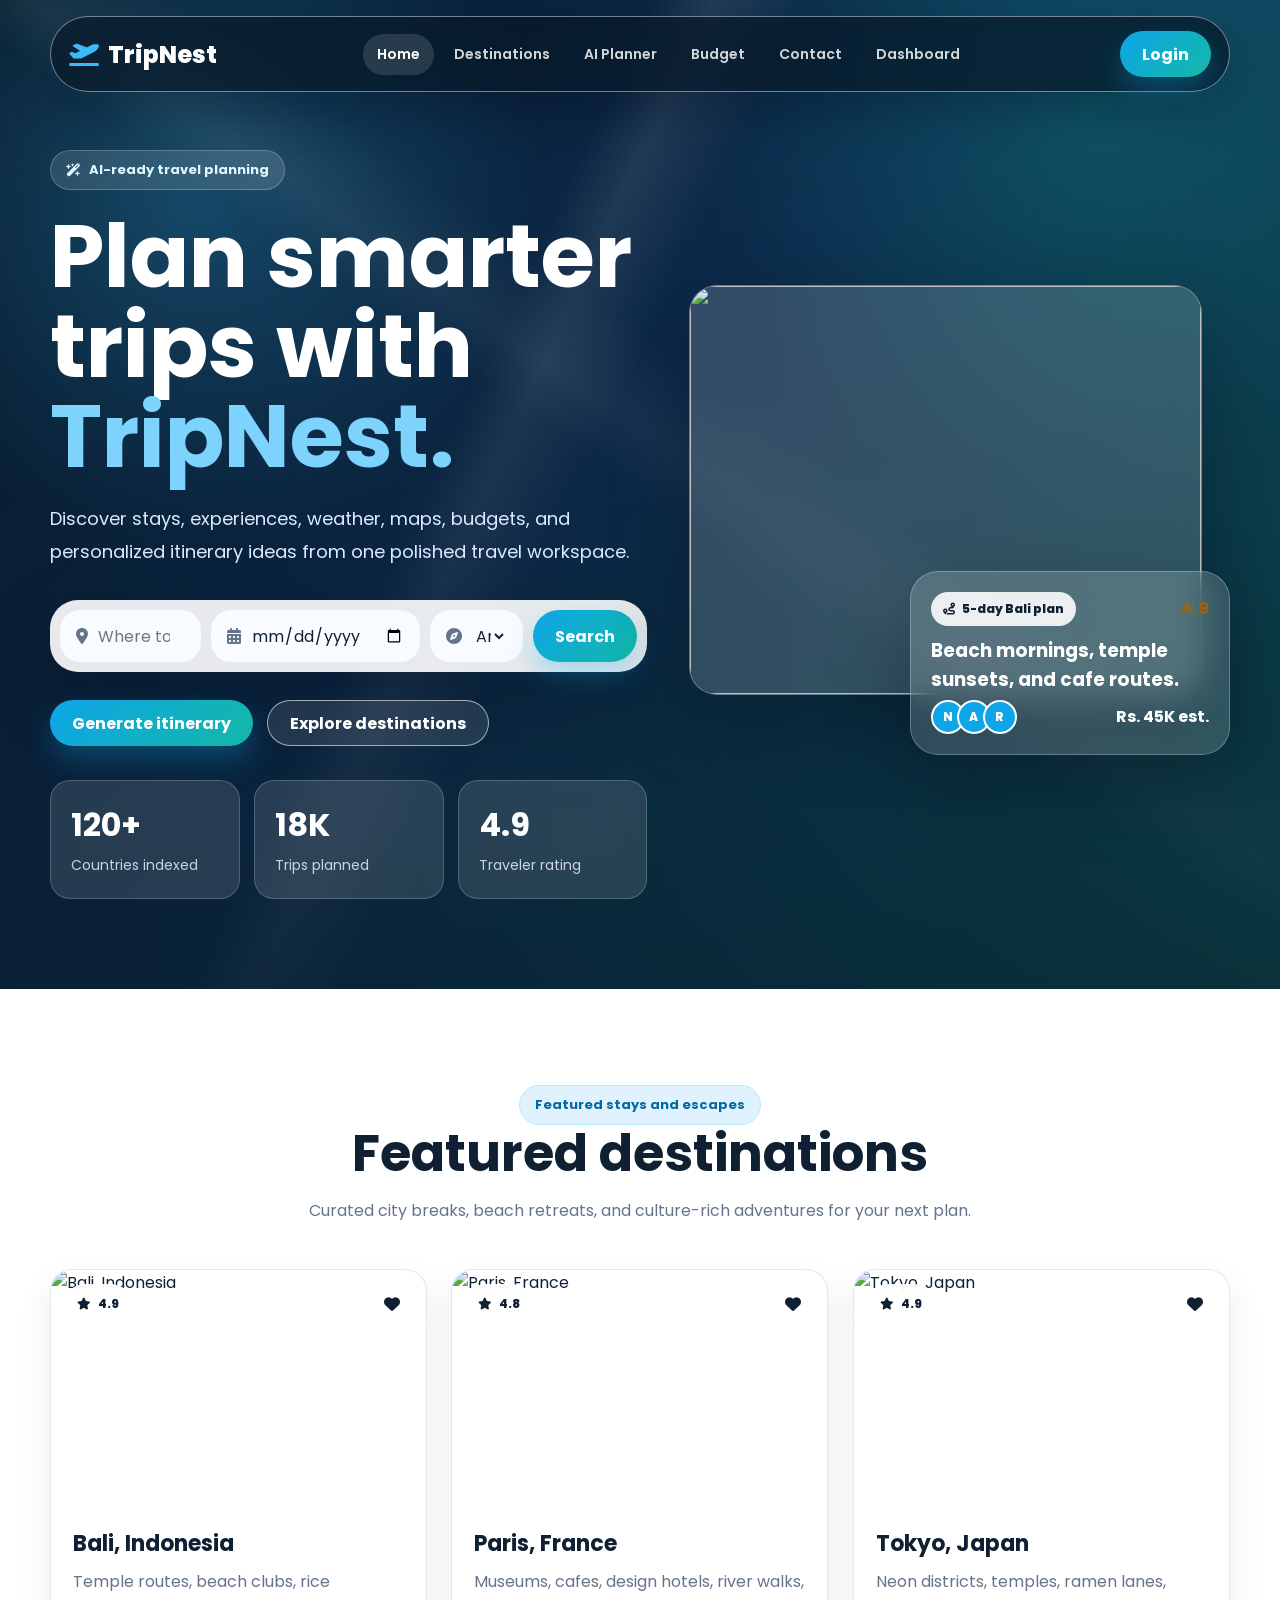
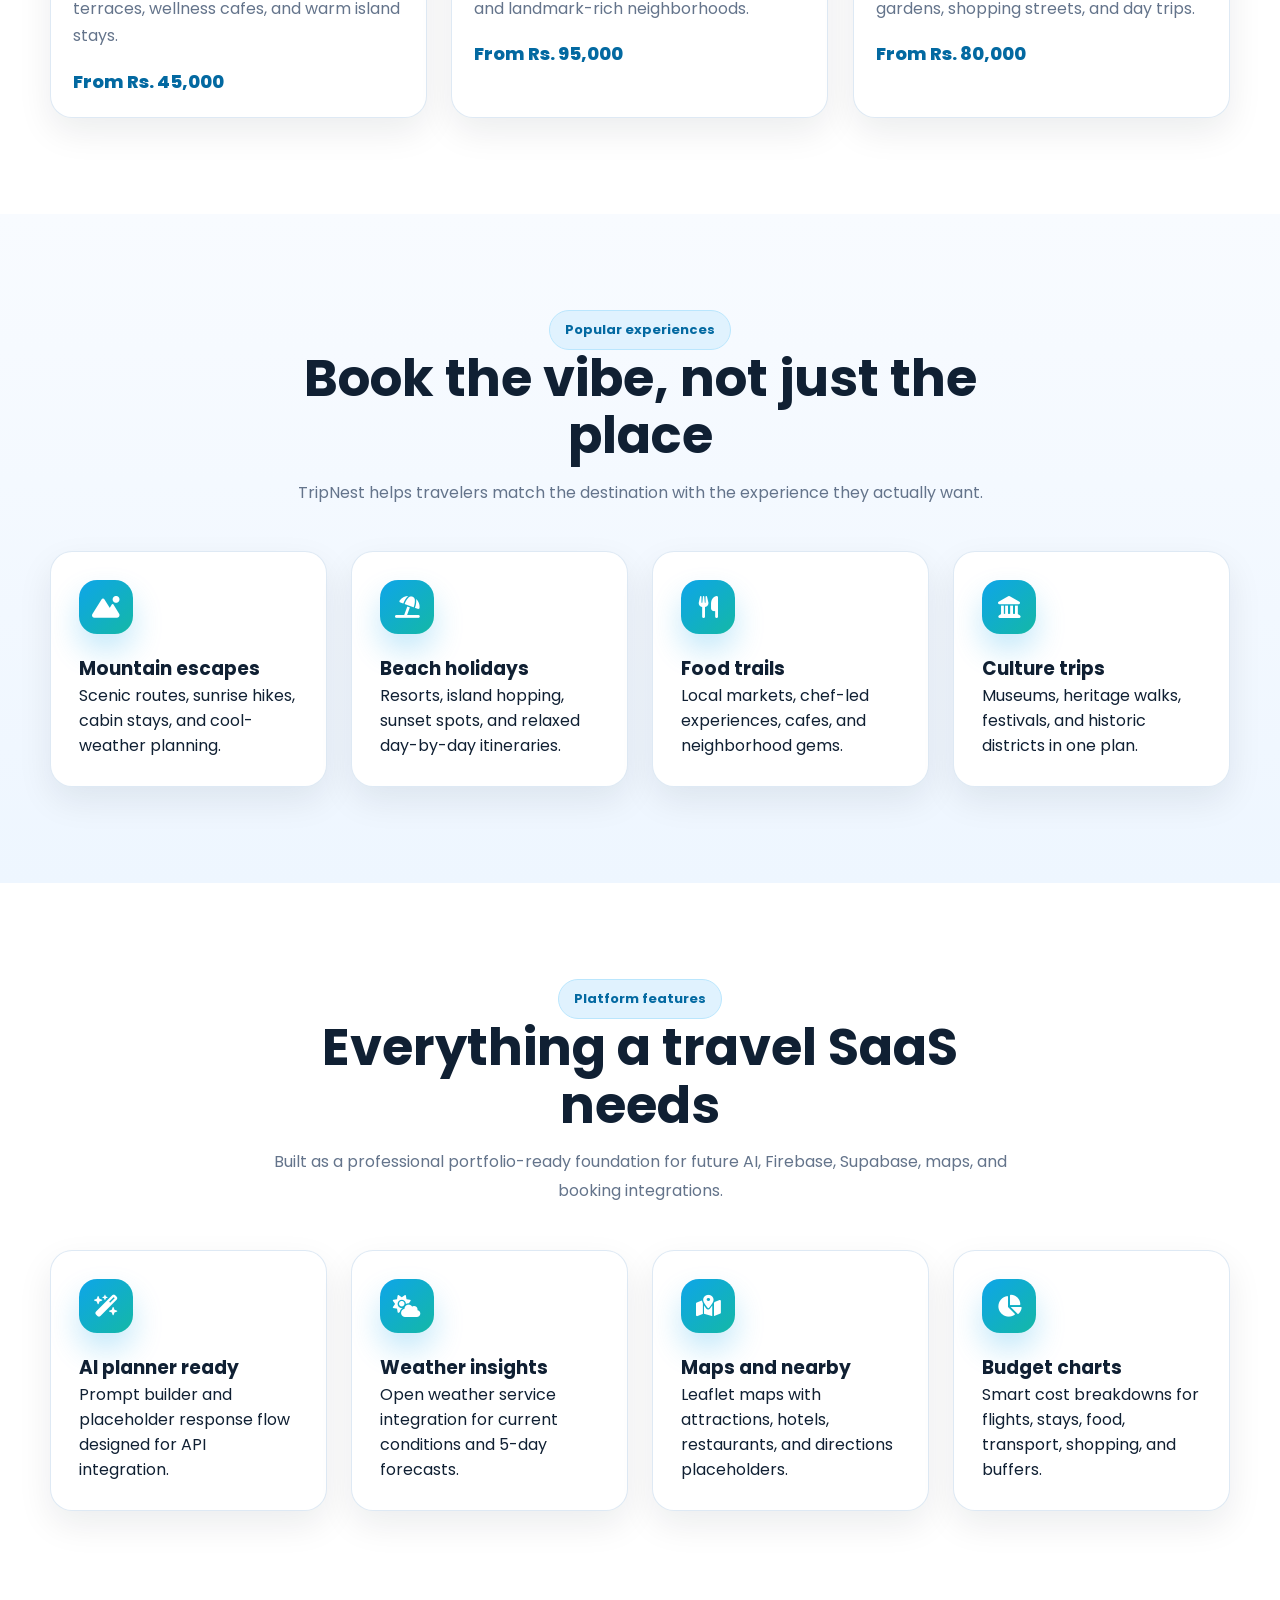
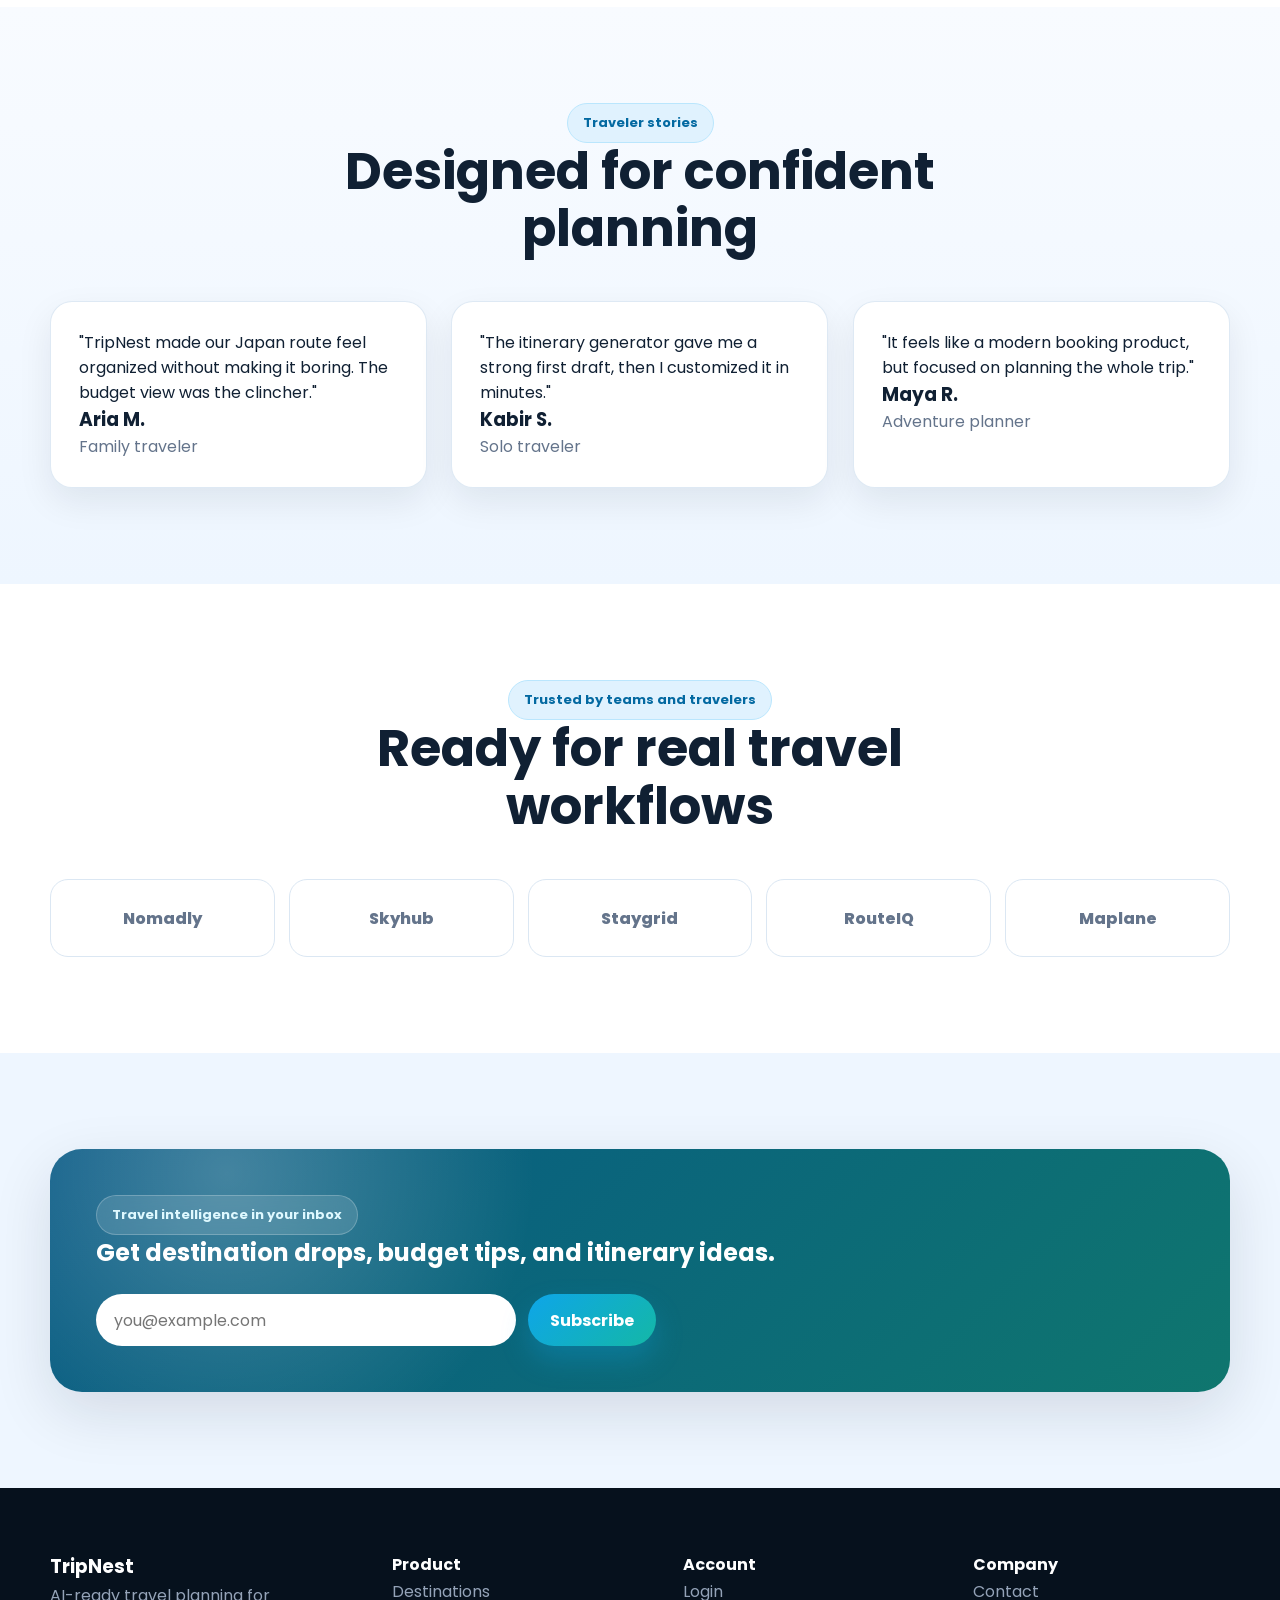
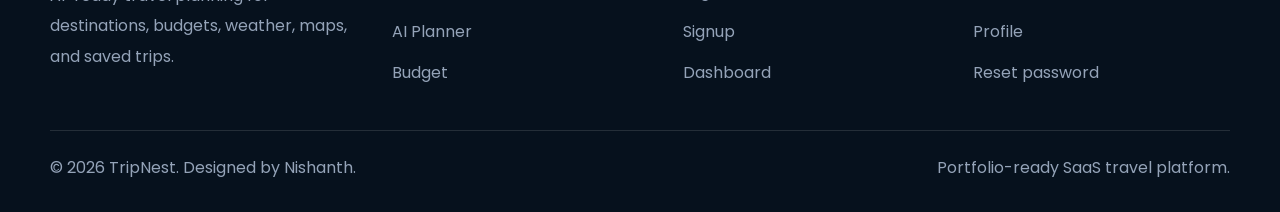
==== index.html @ 9a254b15 "Initial TripNest project" ====
<!DOCTYPE html>
<html lang="en">
<head>
    <meta charset="UTF-8">
    <meta name="viewport" content="width=device-width, initial-scale=1.0">
    <meta name="description" content="TripNest is an AI-ready travel planning platform for destinations, itineraries, budgets, weather, maps, and saved trips.">
    <title>TripNest | AI-Powered Travel Planning</title>
    <link rel="preconnect" href="https://fonts.googleapis.com">
    <link rel="preconnect" href="https://fonts.gstatic.com" crossorigin>
    <link href="https://fonts.googleapis.com/css2?family=Poppins:wght@300;400;500;600;700;800&display=swap" rel="stylesheet">
    <link rel="stylesheet" href="https://cdnjs.cloudflare.com/ajax/libs/font-awesome/6.6.0/css/all.min.css">
    <link rel="stylesheet" href="css/style.css">
    <link rel="stylesheet" href="css/animations.css">
    <link rel="stylesheet" href="css/responsive.css">
</head>
<body>
    <nav class="navbar" aria-label="Primary navigation">
        <a class="logo" href="index.html"><i class="fa-solid fa-plane-departure"></i>TripNest</a>
        <button class="icon-btn menu-toggle" type="button" aria-label="Open navigation"><i class="fa-solid fa-bars"></i></button>
        <ul>
            <li><a href="index.html" class="active">Home</a></li>
            <li><a href="destinations.html">Destinations</a></li>
            <li><a href="planner.html">AI Planner</a></li>
            <li><a href="budget.html">Budget</a></li>
            <li><a href="contact.html">Contact</a></li>
            <li><a href="pages/dashboard.html">Dashboard</a></li>
        </ul>
        <div class="nav-actions">
            <a href="pages/login.html" class="login-btn">Login</a>
        </div>
    </nav>

    <header class="hero">
        <div class="shell">
            <div class="hero-content" data-animate>
                <span class="hero-tag"><i class="fa-solid fa-wand-magic-sparkles"></i>AI-ready travel planning</span>
                <h1>Plan smarter trips with <span>TripNest.</span></h1>
                <p>Discover stays, experiences, weather, maps, budgets, and personalized itinerary ideas from one polished travel workspace.</p>

                <div class="hero-search" role="search" aria-label="Advanced destination search">
                    <label class="search-field">
                        <i class="fa-solid fa-location-dot"></i>
                        <input id="heroDestination" type="search" placeholder="Where to? Bali, Paris, Tokyo">
                    </label>
                    <label class="search-field">
                        <i class="fa-solid fa-calendar-days"></i>
                        <input id="heroDate" type="date">
                    </label>
                    <label class="search-field">
                        <i class="fa-solid fa-compass"></i>
                        <select id="heroStyle">
                            <option value="">Any style</option>
                            <option value="Luxury">Luxury</option>
                            <option value="Budget">Budget</option>
                            <option value="Family">Family</option>
                            <option value="Adventure">Adventure</option>
                            <option value="Solo">Solo</option>
                        </select>
                    </label>
                    <button class="btn" id="heroSearchBtn" type="button">Search</button>
                </div>

                <div class="hero-buttons">
                    <a href="planner.html" class="btn">Generate itinerary</a>
                    <a href="destinations.html" class="btn-outline">Explore destinations</a>
                </div>

                <div class="hero-stats">
                    <div class="stat-card">
                        <h2>120+</h2>
                        <p>Countries indexed</p>
                    </div>
                    <div class="stat-card">
                        <h2>18K</h2>
                        <p>Trips planned</p>
                    </div>
                    <div class="stat-card">
                        <h2>4.9</h2>
                        <p>Traveler rating</p>
                    </div>
                </div>
            </div>

            <div class="hero-panel" aria-hidden="true" data-animate>
                <div class="hero-card main">
                    <img src="https://images.unsplash.com/photo-1500530855697-b586d89ba3ee?auto=format&fit=crop&w=1100&q=80" alt="">
                </div>
                <div class="hero-card floating">
                    <div class="mini-row">
                        <span class="pill"><i class="fa-solid fa-route"></i>5-day Bali plan</span>
                        <span class="rating">4.9</span>
                    </div>
                    <h3>Beach mornings, temple sunsets, and cafe routes.</h3>
                    <div class="mini-row">
                        <div class="avatar-stack"><span>N</span><span>A</span><span>R</span></div>
                        <strong>Rs. 45K est.</strong>
                    </div>
                </div>
            </div>
        </div>
    </header>

    <main>
        <section class="section-pad surface">
            <div class="shell">
                <div class="section-title" data-animate>
                    <span class="eyebrow">Featured stays and escapes</span>
                    <h2>Featured destinations</h2>
                    <p>Curated city breaks, beach retreats, and culture-rich adventures for your next plan.</p>
                </div>
                <div class="grid grid-3" id="homeDestinations" data-animate></div>
            </div>
        </section>

        <section class="section-pad soft-section">
            <div class="shell">
                <div class="section-title" data-animate>
                    <span class="eyebrow">Popular experiences</span>
                    <h2>Book the vibe, not just the place</h2>
                    <p>TripNest helps travelers match the destination with the experience they actually want.</p>
                </div>
                <div class="grid grid-4">
                    <article class="experience-card" data-animate>
                        <span class="icon-chip"><i class="fa-solid fa-mountain-sun"></i></span>
                        <h3>Mountain escapes</h3>
                        <p>Scenic routes, sunrise hikes, cabin stays, and cool-weather planning.</p>
                    </article>
                    <article class="experience-card" data-animate>
                        <span class="icon-chip"><i class="fa-solid fa-umbrella-beach"></i></span>
                        <h3>Beach holidays</h3>
                        <p>Resorts, island hopping, sunset spots, and relaxed day-by-day itineraries.</p>
                    </article>
                    <article class="experience-card" data-animate>
                        <span class="icon-chip"><i class="fa-solid fa-utensils"></i></span>
                        <h3>Food trails</h3>
                        <p>Local markets, chef-led experiences, cafes, and neighborhood gems.</p>
                    </article>
                    <article class="experience-card" data-animate>
                        <span class="icon-chip"><i class="fa-solid fa-landmark"></i></span>
                        <h3>Culture trips</h3>
                        <p>Museums, heritage walks, festivals, and historic districts in one plan.</p>
                    </article>
                </div>
            </div>
        </section>

        <section class="section-pad surface">
            <div class="shell">
                <div class="section-title" data-animate>
                    <span class="eyebrow">Platform features</span>
                    <h2>Everything a travel SaaS needs</h2>
                    <p>Built as a professional portfolio-ready foundation for future AI, Firebase, Supabase, maps, and booking integrations.</p>
                </div>
                <div class="grid grid-4">
                    <article class="feature-card" data-animate><span class="icon-chip"><i class="fa-solid fa-wand-magic-sparkles"></i></span><h3>AI planner ready</h3><p>Prompt builder and placeholder response flow designed for API integration.</p></article>
                    <article class="feature-card" data-animate><span class="icon-chip"><i class="fa-solid fa-cloud-sun"></i></span><h3>Weather insights</h3><p>Open weather service integration for current conditions and 5-day forecasts.</p></article>
                    <article class="feature-card" data-animate><span class="icon-chip"><i class="fa-solid fa-map-location-dot"></i></span><h3>Maps and nearby</h3><p>Leaflet maps with attractions, hotels, restaurants, and directions placeholders.</p></article>
                    <article class="feature-card" data-animate><span class="icon-chip"><i class="fa-solid fa-chart-pie"></i></span><h3>Budget charts</h3><p>Smart cost breakdowns for flights, stays, food, transport, shopping, and buffers.</p></article>
                </div>
            </div>
        </section>

        <section class="section-pad soft-section">
            <div class="shell">
                <div class="section-title" data-animate>
                    <span class="eyebrow">Traveler stories</span>
                    <h2>Designed for confident planning</h2>
                </div>
                <div class="grid grid-3">
                    <article class="testimonial-card" data-animate><p>"TripNest made our Japan route feel organized without making it boring. The budget view was the clincher."</p><h3>Aria M.</h3><span class="muted">Family traveler</span></article>
                    <article class="testimonial-card" data-animate><p>"The itinerary generator gave me a strong first draft, then I customized it in minutes."</p><h3>Kabir S.</h3><span class="muted">Solo traveler</span></article>
                    <article class="testimonial-card" data-animate><p>"It feels like a modern booking product, but focused on planning the whole trip."</p><h3>Maya R.</h3><span class="muted">Adventure planner</span></article>
                </div>
            </div>
        </section>

        <section class="section-pad surface">
            <div class="shell">
                <div class="section-title" data-animate>
                    <span class="eyebrow">Trusted by teams and travelers</span>
                    <h2>Ready for real travel workflows</h2>
                </div>
                <div class="logo-cloud" data-animate>
                    <div class="trusted-item">Nomadly</div>
                    <div class="trusted-item">Skyhub</div>
                    <div class="trusted-item">Staygrid</div>
                    <div class="trusted-item">RouteIQ</div>
                    <div class="trusted-item">Maplane</div>
                </div>
            </div>
        </section>

        <section class="section-pad">
            <div class="shell">
                <div class="newsletter" data-animate>
                    <span class="hero-tag">Travel intelligence in your inbox</span>
                    <h2>Get destination drops, budget tips, and itinerary ideas.</h2>
                    <form id="newsletterForm">
                        <label class="sr-only" for="newsletterEmail">Email</label>
                        <input id="newsletterEmail" type="email" placeholder="you@example.com" required>
                        <button class="btn" type="submit">Subscribe</button>
                    </form>
                    <p id="newsletterMessage" class="muted" aria-live="polite"></p>
                </div>
            </div>
        </section>
    </main>

    <footer class="footer">
        <div class="shell footer-grid">
            <div>
                <h3>TripNest</h3>
                <p>AI-ready travel planning for destinations, budgets, weather, maps, and saved trips.</p>
            </div>
            <div><h4>Product</h4><ul><li><a href="destinations.html">Destinations</a></li><li><a href="planner.html">AI Planner</a></li><li><a href="budget.html">Budget</a></li></ul></div>
            <div><h4>Account</h4><ul><li><a href="pages/login.html">Login</a></li><li><a href="pages/signup.html">Signup</a></li><li><a href="pages/dashboard.html">Dashboard</a></li></ul></div>
            <div><h4>Company</h4><ul><li><a href="contact.html">Contact</a></li><li><a href="pages/profile.html">Profile</a></li><li><a href="pages/forgot-password.html">Reset password</a></li></ul></div>
        </div>
        <div class="shell footer-bottom">
            <p>&copy; 2026 TripNest. Designed by Nishanth.</p>
            <p>Portfolio-ready SaaS travel platform.</p>
        </div>
    </footer>

    <script src="js/app.js"></script>
    <script src="js/search.js"></script>
    <script src="js/animations.js"></script>
</body>
</html>
---- css/style.css ----
:root{
    --bg:#eef6ff;
    --surface:#ffffff;
    --surface-soft:#f8fbff;
    --ink:#102033;
    --muted:#64748b;
    --line:#dbe7f3;
    --brand:#0ea5e9;
    --brand-dark:#0369a1;
    --accent:#14b8a6;
    --sun:#f59e0b;
    --danger:#ef4444;
    --navy:#071827;
    --glass:rgba(255,255,255,.76);
    --shadow:0 20px 60px rgba(15,23,42,.12);
    --shadow-soft:0 14px 35px rgba(15,23,42,.08);
    --radius:22px;
    --radius-sm:14px;
    --max:1180px;
}

*{
    margin:0;
    padding:0;
    box-sizing:border-box;
}

html{
    scroll-behavior:smooth;
}

body{
    min-height:100vh;
    background:var(--bg);
    color:var(--ink);
    font-family:"Poppins",system-ui,-apple-system,BlinkMacSystemFont,"Segoe UI",sans-serif;
}

img{
    display:block;
    max-width:100%;
}

a{
    color:inherit;
    text-decoration:none;
}

button,
input,
select,
textarea{
    font:inherit;
}

button{
    cursor:pointer;
}

.shell{
    width:min(var(--max),calc(100% - 40px));
    margin-inline:auto;
}

.navbar{
    position:fixed;
    top:16px;
    left:50%;
    transform:translateX(-50%);
    width:min(var(--max),calc(100% - 32px));
    z-index:1000;
    display:flex;
    align-items:center;
    justify-content:space-between;
    gap:22px;
    padding:14px 18px;
    border:1px solid rgba(255,255,255,.45);
    border-radius:999px;
    background:rgba(7,24,39,.72);
    color:#ffffff;
    backdrop-filter:blur(22px);
    box-shadow:0 18px 45px rgba(2,6,23,.28);
}

.logo{
    display:flex;
    align-items:center;
    gap:9px;
    color:#ffffff;
    font-size:24px;
    font-weight:800;
}

.logo i{
    color:#38bdf8;
}

.navbar ul{
    display:flex;
    align-items:center;
    justify-content:center;
    flex:1;
    gap:6px;
    list-style:none;
}

.navbar a{
    transition:.25s ease;
}

.navbar ul a{
    display:inline-flex;
    align-items:center;
    gap:7px;
    padding:10px 14px;
    border-radius:999px;
    color:rgba(255,255,255,.82);
    font-size:14px;
    font-weight:600;
}

.navbar ul a:hover,
.navbar ul a.active{
    background:rgba(255,255,255,.13);
    color:#ffffff;
}

.nav-actions{
    display:flex;
    align-items:center;
    gap:10px;
}

.login-btn,
.btn,
.btn-outline,
.btn-soft,
.icon-btn{
    display:inline-flex;
    align-items:center;
    justify-content:center;
    gap:8px;
    border:0;
    border-radius:999px;
    font-weight:700;
    transition:.25s ease;
}

.login-btn,
.btn{
    min-height:46px;
    padding:0 22px;
    color:#ffffff;
    background:linear-gradient(135deg,var(--brand),var(--accent));
    box-shadow:0 14px 28px rgba(14,165,233,.28);
}

.login-btn:hover,
.btn:hover{
    transform:translateY(-3px);
    box-shadow:0 18px 38px rgba(14,165,233,.36);
}

.btn-outline{
    min-height:46px;
    padding:0 22px;
    color:#ffffff;
    border:1px solid rgba(255,255,255,.58);
    background:rgba(255,255,255,.1);
}

.btn-outline:hover{
    background:#ffffff;
    color:var(--ink);
}

.btn-soft{
    min-height:42px;
    padding:0 18px;
    color:var(--brand-dark);
    background:#e0f2fe;
}

.btn-soft:hover{
    background:#bae6fd;
}

.icon-btn{
    width:42px;
    height:42px;
    color:var(--ink);
    background:#ffffff;
    border:1px solid var(--line);
}

.menu-toggle{
    display:none;
    color:#ffffff;
    background:rgba(255,255,255,.14);
    border:0;
}

.hero{
    position:relative;
    min-height:100vh;
    overflow:hidden;
    display:flex;
    align-items:center;
    padding:150px 0 90px;
    color:#ffffff;
    background:
        radial-gradient(circle at 15% 20%,rgba(56,189,248,.38),transparent 26%),
        radial-gradient(circle at 85% 12%,rgba(20,184,166,.32),transparent 28%),
        linear-gradient(135deg,#061726 0%,#0f3560 48%,#0f766e 100%);
}

.hero::before{
    content:"";
    position:absolute;
    inset:-40%;
    background:
        linear-gradient(115deg,transparent 0 43%,rgba(255,255,255,.12) 45%,transparent 48% 100%),
        linear-gradient(35deg,transparent 0 50%,rgba(255,255,255,.08) 52%,transparent 55% 100%);
    animation:gradientDrift 18s linear infinite;
}

.hero::after{
    content:"";
    position:absolute;
    inset:0;
    background:linear-gradient(180deg,rgba(7,24,39,.18),rgba(7,24,39,.72));
}

.hero .shell{
    position:relative;
    z-index:2;
    display:grid;
    grid-template-columns:minmax(0,1.05fr) minmax(320px,.95fr);
    gap:42px;
    align-items:center;
}

.hero-content{
    max-width:760px;
}

.hero-tag,
.eyebrow{
    display:inline-flex;
    align-items:center;
    gap:8px;
    padding:9px 15px;
    border-radius:999px;
    color:#dff9ff;
    background:rgba(255,255,255,.13);
    border:1px solid rgba(255,255,255,.22);
    backdrop-filter:blur(12px);
    font-size:13px;
    font-weight:700;
}

.eyebrow{
    color:var(--brand-dark);
    background:#e0f2fe;
    border-color:#bae6fd;
}

.hero h1{
    margin-top:22px;
    font-size:clamp(44px,8vw,88px);
    line-height:1.02;
}

.hero h1 span,
.gradient-text{
    color:#7dd3fc;
}

.hero p{
    max-width:680px;
    margin-top:22px;
    color:#dbeafe;
    font-size:18px;
    line-height:1.8;
}

.hero-search{
    margin-top:32px;
    display:grid;
    grid-template-columns:1.2fr .9fr .8fr auto;
    gap:10px;
    padding:10px;
    border-radius:28px;
    background:rgba(255,255,255,.9);
    box-shadow:0 28px 70px rgba(2,6,23,.25);
}

.search-field{
    display:flex;
    align-items:center;
    gap:10px;
    padding:0 16px;
    color:var(--muted);
    background:#f8fbff;
    border-radius:20px;
}

.search-field input,
.search-field select{
    width:100%;
    min-height:52px;
    color:var(--ink);
    border:0;
    outline:0;
    background:transparent;
}

.hero-buttons{
    display:flex;
    flex-wrap:wrap;
    gap:14px;
    margin-top:28px;
}

.hero-stats{
    display:grid;
    grid-template-columns:repeat(3,minmax(0,1fr));
    gap:14px;
    margin-top:34px;
}

.stat-card{
    padding:20px;
    border:1px solid rgba(255,255,255,.2);
    border-radius:20px;
    background:rgba(255,255,255,.12);
    backdrop-filter:blur(14px);
}

.stat-card h2{
    color:#ffffff;
    font-size:32px;
}

.stat-card p{
    margin-top:4px;
    color:#cbd5e1;
    font-size:14px;
}

.hero-panel{
    position:relative;
    min-height:520px;
}

.hero-card{
    position:absolute;
    overflow:hidden;
    border-radius:28px;
    background:rgba(255,255,255,.16);
    border:1px solid rgba(255,255,255,.25);
    backdrop-filter:blur(16px);
    box-shadow:0 28px 80px rgba(2,6,23,.3);
}

.hero-card.main{
    inset:20px 28px 90px 0;
}

.hero-card.main img{
    width:100%;
    height:100%;
    object-fit:cover;
}

.hero-card.floating{
    right:0;
    bottom:30px;
    width:min(320px,82%);
    padding:20px;
}

.hero-card.floating h3{
    margin:10px 0 6px;
}

.mini-row{
    display:flex;
    align-items:center;
    justify-content:space-between;
    gap:14px;
}

.avatar-stack{
    display:flex;
}

.avatar-stack span{
    display:grid;
    place-items:center;
    width:34px;
    height:34px;
    margin-left:-8px;
    border:2px solid #ffffff;
    border-radius:50%;
    color:#ffffff;
    background:var(--brand);
    font-size:12px;
    font-weight:800;
}

.avatar-stack span:first-child{
    margin-left:0;
}

section{
    position:relative;
}

.section-pad{
    padding:96px 0;
}

.section-title{
    max-width:760px;
    margin:0 auto 44px;
    text-align:center;
}

.section-title h2{
    color:var(--ink);
    font-size:clamp(32px,4vw,52px);
    line-height:1.12;
}

.section-title p{
    margin-top:14px;
    color:var(--muted);
    line-height:1.8;
}

.muted{
    color:var(--muted);
}

.surface{
    background:#ffffff;
}

.soft-section{
    background:linear-gradient(180deg,#f8fbff,#eef6ff);
}

.grid{
    display:grid;
    gap:24px;
}

.grid-3{
    grid-template-columns:repeat(3,minmax(0,1fr));
}

.grid-4{
    grid-template-columns:repeat(4,minmax(0,1fr));
}

.feature-card,
.destination-card,
.experience-card,
.testimonial-card,
.glass-card,
.trip-form,
.result-card,
.contact-info article{
    border:1px solid rgba(219,231,243,.9);
    border-radius:var(--radius);
    background:var(--surface);
    box-shadow:var(--shadow-soft);
}

.destination-card{
    overflow:hidden;
    transition:.28s ease;
}

.destination-card:hover,
.experience-card:hover,
.feature-card:hover,
.testimonial-card:hover{
    transform:translateY(-8px);
    box-shadow:var(--shadow);
}

.destination-image{
    position:relative;
    height:235px;
    overflow:hidden;
}

.destination-image img{
    width:100%;
    height:100%;
    object-fit:cover;
    transition:.5s ease;
}

.destination-card:hover img{
    transform:scale(1.06);
}

.badge-row{
    position:absolute;
    top:14px;
    left:14px;
    right:14px;
    display:flex;
    justify-content:space-between;
    gap:10px;
}

.pill{
    display:inline-flex;
    align-items:center;
    gap:7px;
    padding:8px 12px;
    border-radius:999px;
    color:var(--ink);
    background:rgba(255,255,255,.88);
    backdrop-filter:blur(10px);
    font-size:12px;
    font-weight:800;
}

.favorite-btn{
    width:40px;
    height:40px;
    border:0;
    border-radius:50%;
    color:var(--ink);
    background:rgba(255,255,255,.9);
}

.favorite-btn.active{
    color:#ffffff;
    background:var(--danger);
}

.card-content{
    padding:22px;
}

.card-content h3{
    font-size:22px;
}

.card-content p{
    margin-top:8px;
    color:var(--muted);
    line-height:1.7;
}

.card-meta{
    display:flex;
    align-items:center;
    justify-content:space-between;
    gap:14px;
    margin-top:18px;
}

.price{
    color:var(--brand-dark);
    font-size:18px;
    font-weight:800;
}

.rating{
    color:#a16207;
    font-weight:800;
}

.experience-card,
.feature-card,
.testimonial-card{
    padding:28px;
}

.icon-chip{
    display:grid;
    place-items:center;
    width:54px;
    height:54px;
    margin-bottom:20px;
    border-radius:18px;
    color:#ffffff;
    background:linear-gradient(135deg,var(--brand),var(--accent));
    box-shadow:0 16px 30px rgba(14,165,233,.24);
    font-size:22px;
}

.logo-cloud{
    display:grid;
    grid-template-columns:repeat(5,minmax(0,1fr));
    gap:14px;
}

.trusted-item{
    display:flex;
    align-items:center;
    justify-content:center;
    min-height:78px;
    border:1px solid var(--line);
    border-radius:18px;
    color:#64748b;
    background:#ffffff;
    font-weight:800;
}

.newsletter{
    overflow:hidden;
    border-radius:32px;
    padding:46px;
    color:#ffffff;
    background:
        radial-gradient(circle at 15% 10%,rgba(255,255,255,.24),transparent 30%),
        linear-gradient(135deg,#075985,#0f766e);
    box-shadow:var(--shadow);
}

.newsletter form{
    display:flex;
    gap:12px;
    max-width:560px;
    margin-top:24px;
}

.newsletter input{
    flex:1;
    min-height:52px;
    border:0;
    outline:0;
    border-radius:999px;
    padding:0 18px;
}

.page-hero{
    min-height:54vh;
    display:flex;
    align-items:center;
    padding:145px 0 76px;
    color:#ffffff;
    background:
        radial-gradient(circle at 20% 15%,rgba(56,189,248,.34),transparent 25%),
        linear-gradient(135deg,#071827,#0f3560 54%,#0f766e);
}

.page-hero .shell{
    max-width:900px;
    text-align:center;
}

.page-hero h1{
    margin-top:18px;
    font-size:clamp(42px,7vw,74px);
    line-height:1.04;
}

.page-hero p{
    margin:18px auto 0;
    max-width:760px;
    color:#dbeafe;
    line-height:1.8;
}

.form-section{
    display:grid;
    grid-template-columns:minmax(300px,480px) 1fr;
    gap:28px;
    padding:80px 0;
}

.trip-form,
.result-card{
    padding:28px;
}

.trip-form{
    display:grid;
    gap:18px;
    align-self:start;
}

.trip-form label,
.field{
    display:grid;
    gap:8px;
    color:#334155;
    font-weight:700;
}

.trip-form input,
.trip-form select,
.trip-form textarea,
.field input,
.field select{
    width:100%;
    min-height:50px;
    border:1px solid var(--line);
    border-radius:14px;
    padding:12px 14px;
    color:var(--ink);
    background:#ffffff;
    outline:0;
}

.trip-form textarea{
    min-height:130px;
    resize:vertical;
}

.trip-form input:focus,
.trip-form select:focus,
.trip-form textarea:focus,
.field input:focus,
.field select:focus{
    border-color:var(--brand);
    box-shadow:0 0 0 4px rgba(14,165,233,.13);
}

.result-card h2{
    margin-bottom:14px;
}

.itinerary-list{
    display:grid;
    gap:14px;
    list-style:none;
}

.itinerary-list li{
    padding:16px;
    border:1px solid var(--line);
    border-radius:16px;
    background:#f8fbff;
    color:#475569;
    line-height:1.7;
}

.total-cost{
    color:var(--brand-dark);
    font-size:clamp(34px,5vw,54px);
    font-weight:800;
}

.contact-info{
    display:grid;
    grid-template-columns:repeat(auto-fit,minmax(190px,1fr));
    gap:20px;
    align-self:start;
}

.contact-info article{
    padding:26px;
}

.contact-info i{
    color:var(--brand);
    font-size:26px;
    margin-bottom:14px;
}

.footer{
    color:#cbd5e1;
    background:#06111d;
    padding:64px 0 28px;
}

.footer-grid{
    display:grid;
    grid-template-columns:1.2fr repeat(3,1fr);
    gap:34px;
}

.footer h3,
.footer h4{
    color:#ffffff;
}

.footer p,
.footer a{
    color:#94a3b8;
    line-height:1.9;
}

.footer ul{
    display:grid;
    gap:10px;
    list-style:none;
}

.footer-bottom{
    display:flex;
    justify-content:space-between;
    gap:18px;
    margin-top:42px;
    padding-top:22px;
    border-top:1px solid rgba(255,255,255,.12);
    color:#94a3b8;
}

.empty-state{
    grid-column:1/-1;
    padding:34px;
    border:1px dashed var(--line);
    border-radius:20px;
    color:var(--muted);
    text-align:center;
    background:#ffffff;
}

.modal{
    position:fixed;
    inset:0;
    z-index:2000;
    display:none;
    place-items:center;
    padding:24px;
    background:rgba(2,6,23,.62);
}

.modal.open{
    display:grid;
}

.modal-content{
    width:min(760px,100%);
    max-height:88vh;
    overflow:auto;
    border-radius:28px;
    background:#ffffff;
    box-shadow:0 32px 90px rgba(0,0,0,.34);
}

.modal-image{
    height:280px;
}

.modal-image img{
    width:100%;
    height:100%;
    object-fit:cover;
}

.modal-body{
    padding:28px;
}

.modal-close{
    position:absolute;
    top:20px;
    right:20px;
}

.map-frame,
#destinationMap,
#plannerMap{
    min-height:380px;
    overflow:hidden;
    border:1px solid var(--line);
    border-radius:24px;
    background:#dbeafe;
    box-shadow:var(--shadow-soft);
}

.map-tools{
    display:flex;
    flex-wrap:wrap;
    gap:10px;
    margin-bottom:16px;
}

.map-tools button.active{
    color:#ffffff;
    background:var(--brand);
}

.budget-chart{
    display:grid;
    gap:16px;
    margin-top:24px;
}

.budget-row{
    display:grid;
    grid-template-columns:1fr auto;
    gap:8px 14px;
    align-items:center;
}

.budget-row div{
    grid-column:1/-1;
    height:10px;
    overflow:hidden;
    border-radius:999px;
    background:#e2e8f0;
}

.budget-row i{
    display:block;
    height:100%;
    border-radius:999px;
    background:linear-gradient(135deg,var(--brand),var(--accent));
}

.budget-row small{
    color:var(--muted);
    font-weight:700;
}

.loading-dots{
    display:inline-flex;
    gap:5px;
}

.loading-dots span{
    width:8px;
    height:8px;
    border-radius:50%;
    background:var(--brand);
    animation:pulseDot 1s infinite ease-in-out;
}

.loading-dots span:nth-child(2){
    animation-delay:.15s;
}

.loading-dots span:nth-child(3){
    animation-delay:.3s;
}

.sr-only{
    position:absolute;
    width:1px;
    height:1px;
    padding:0;
    margin:-1px;
    overflow:hidden;
    clip:rect(0,0,0,0);
    white-space:nowrap;
    border:0;
}
---- css/animations.css ----
@keyframes gradientDrift{
    from{
        transform:translate3d(-8%,0,0) rotate(0deg);
    }

    to{
        transform:translate3d(8%,0,0) rotate(8deg);
    }
}

@keyframes pulseDot{
    0%,
    80%,
    100%{
        transform:scale(.7);
        opacity:.45;
    }

    40%{
        transform:scale(1);
        opacity:1;
    }
}

@keyframes floatCard{
    0%,
    100%{
        transform:translateY(0);
    }

    50%{
        transform:translateY(-14px);
    }
}

.hero-card.floating,
.glass-card.float{
    animation:floatCard 5s ease-in-out infinite;
}

[data-animate]{
    opacity:0;
    transform:translateY(28px);
    transition:opacity .7s ease,transform .7s ease;
}

[data-animate].is-visible{
    opacity:1;
    transform:translateY(0);
}

.destination-card,
.experience-card,
.feature-card,
.testimonial-card{
    will-change:transform;
}

@media (prefers-reduced-motion:reduce){
    *,
    *::before,
    *::after{
        animation-duration:.01ms !important;
        animation-iteration-count:1 !important;
        scroll-behavior:auto !important;
        transition-duration:.01ms !important;
    }
}
---- css/responsive.css ----
@media (max-width: 1080px){
    .hero .shell{
        grid-template-columns:1fr;
    }

    .hero-panel{
        min-height:430px;
    }

    .grid-4{
        grid-template-columns:repeat(2,minmax(0,1fr));
    }

    .form-section,
    .planner-layout,
    .budget-layout,
    .dashboard-layout{
        grid-template-columns:1fr;
    }

    .footer-grid{
        grid-template-columns:1fr 1fr;
    }
}

@media (max-width: 900px){
    .navbar{
        top:10px;
        align-items:flex-start;
        border-radius:26px;
        flex-wrap:wrap;
    }

    .menu-toggle{
        display:inline-flex;
    }

    .navbar ul{
        display:none;
        flex-basis:100%;
        flex-direction:column;
        align-items:stretch;
        padding-top:8px;
    }

    .navbar.nav-open ul{
        display:flex;
    }

    .navbar ul a{
        justify-content:center;
    }

    .nav-actions{
        margin-left:auto;
    }

    .hero-search{
        grid-template-columns:1fr;
        border-radius:24px;
    }

    .hero-stats,
    .grid-3,
    .logo-cloud{
        grid-template-columns:1fr 1fr;
    }
}

@media (max-width: 640px){
    .shell{
        width:min(100% - 28px,var(--max));
    }

    .navbar{
        width:calc(100% - 20px);
        padding:12px;
    }

    .logo{
        font-size:20px;
    }

    .login-btn{
        display:none;
    }

    .hero{
        padding-top:130px;
    }

    .hero h1,
    .page-hero h1{
        font-size:42px;
    }

    .hero-stats,
    .grid-3,
    .grid-4,
    .logo-cloud,
    .footer-grid{
        grid-template-columns:1fr;
    }

    .hero-card.main{
        inset:0 0 90px 0;
    }

    .newsletter{
        padding:30px 22px;
        border-radius:24px;
    }

    .newsletter form,
    .footer-bottom{
        flex-direction:column;
    }

    .section-pad{
        padding:72px 0;
    }

    .page-hero{
        padding-top:126px;
    }
}
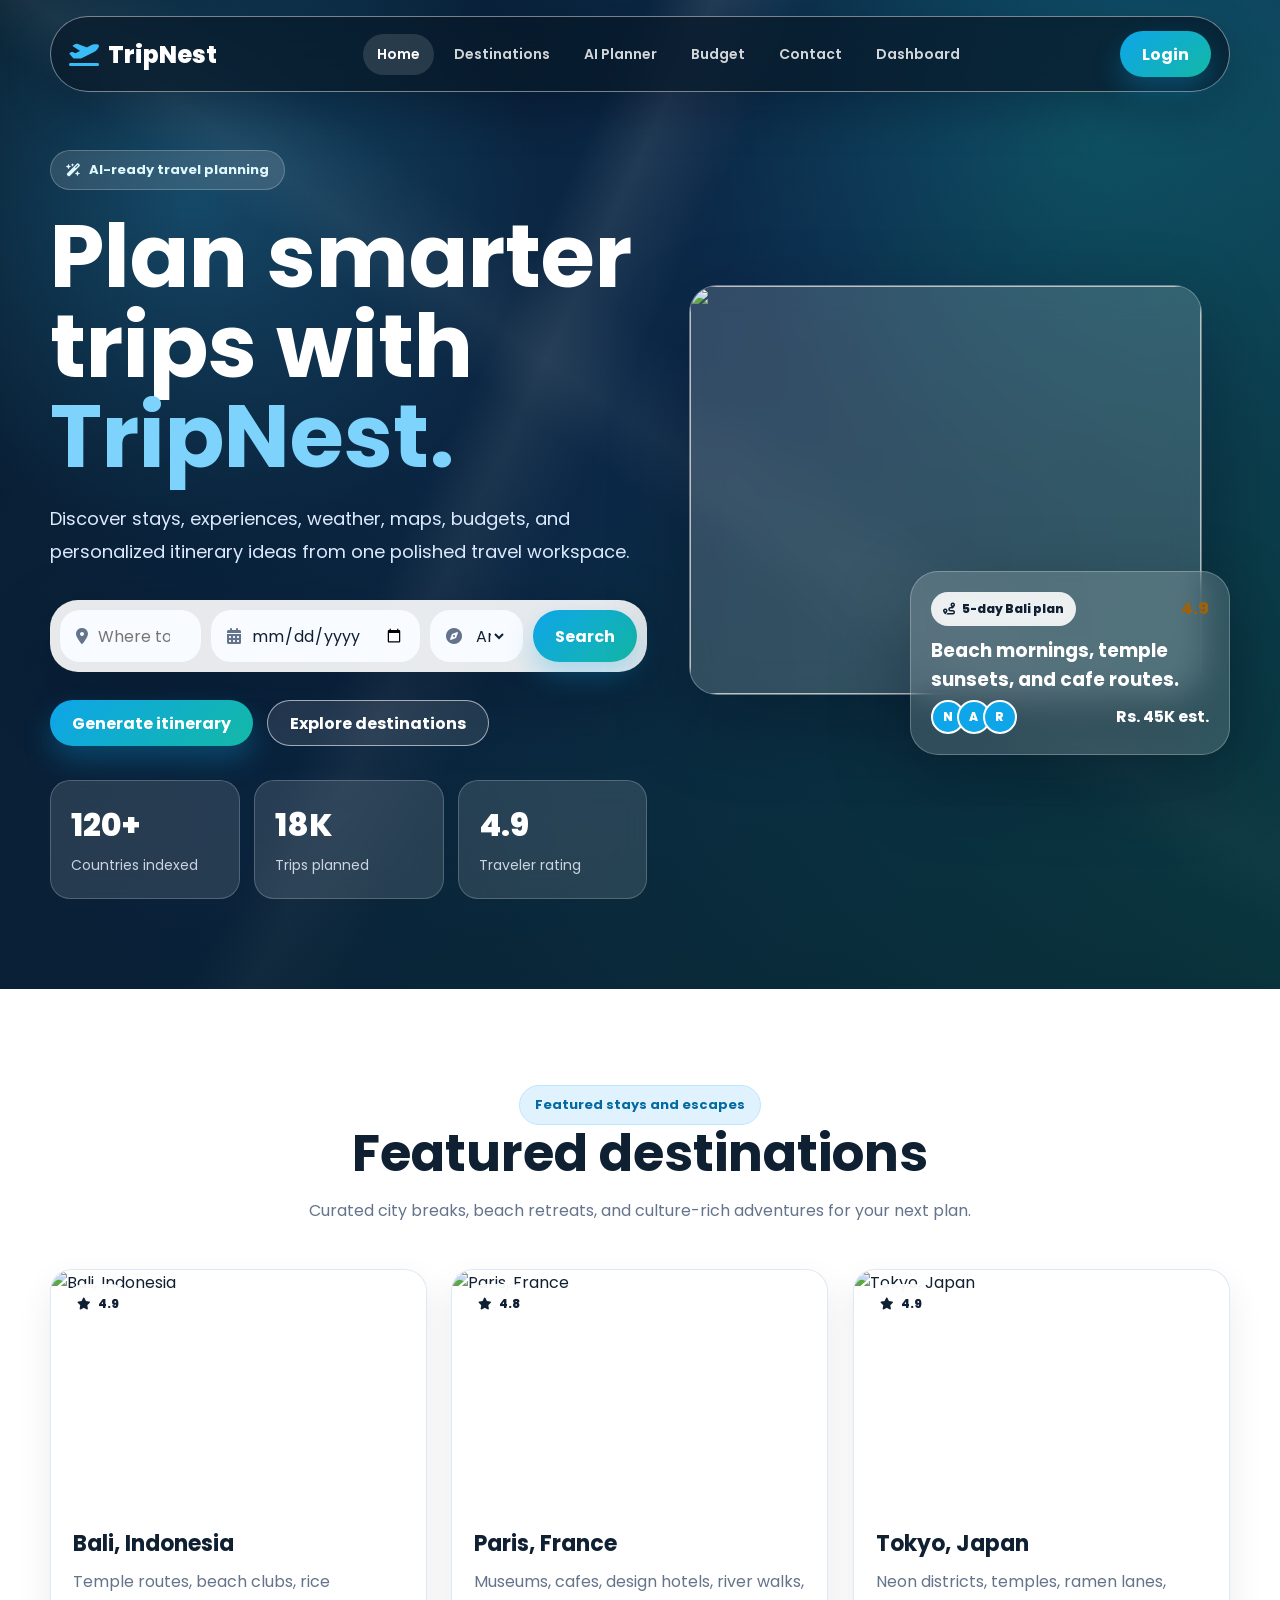
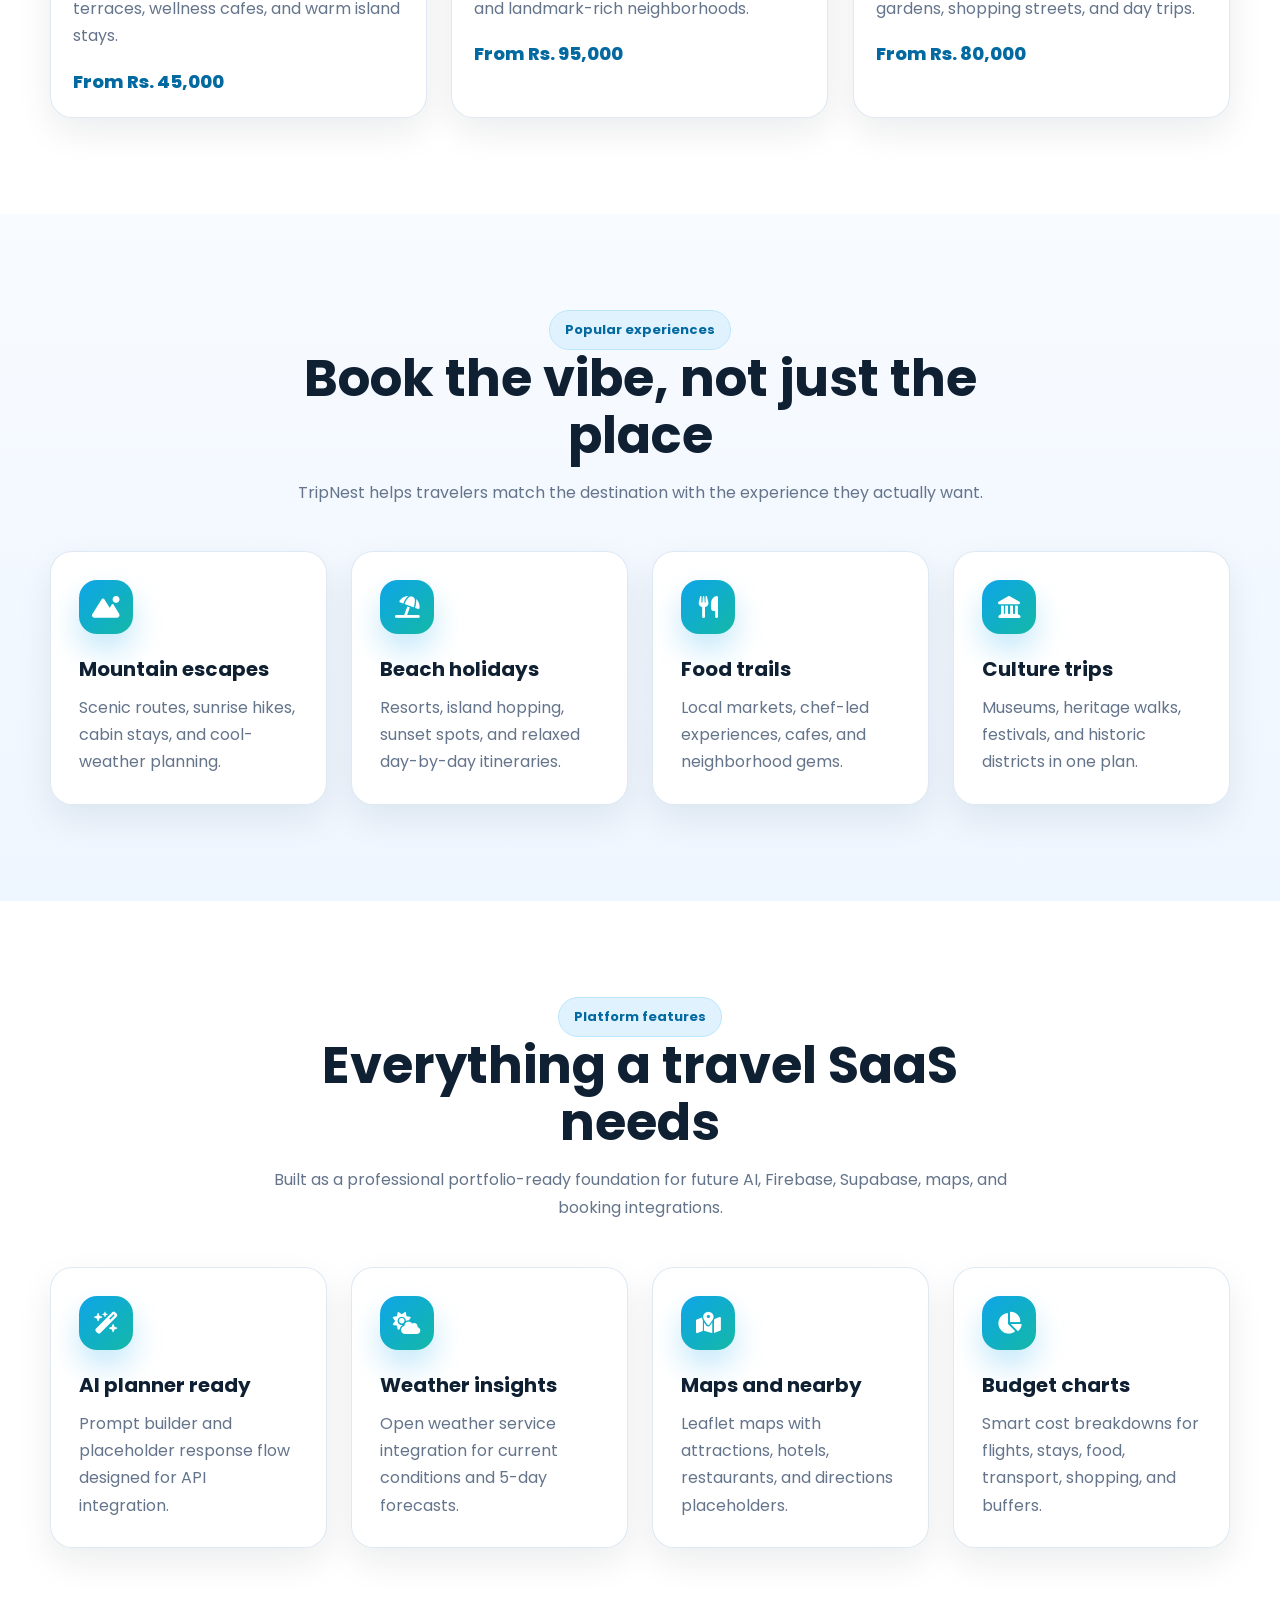
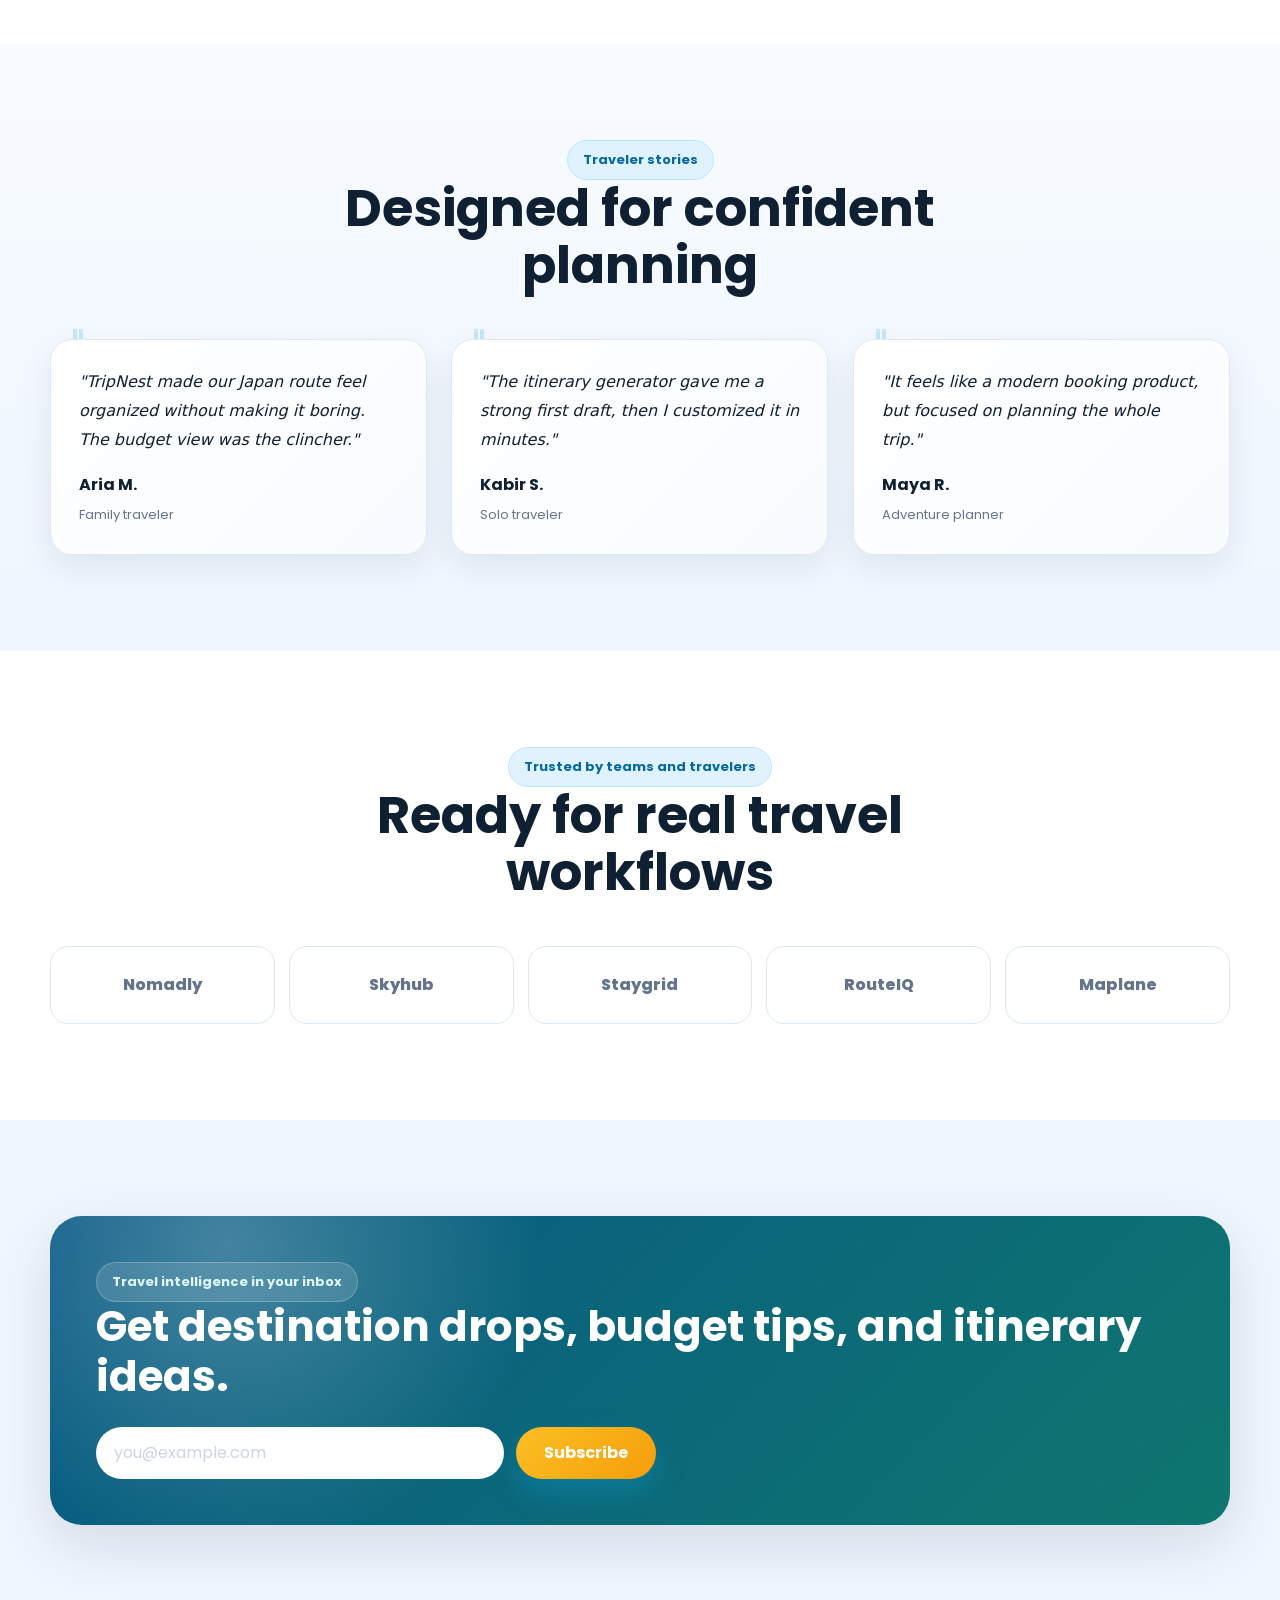
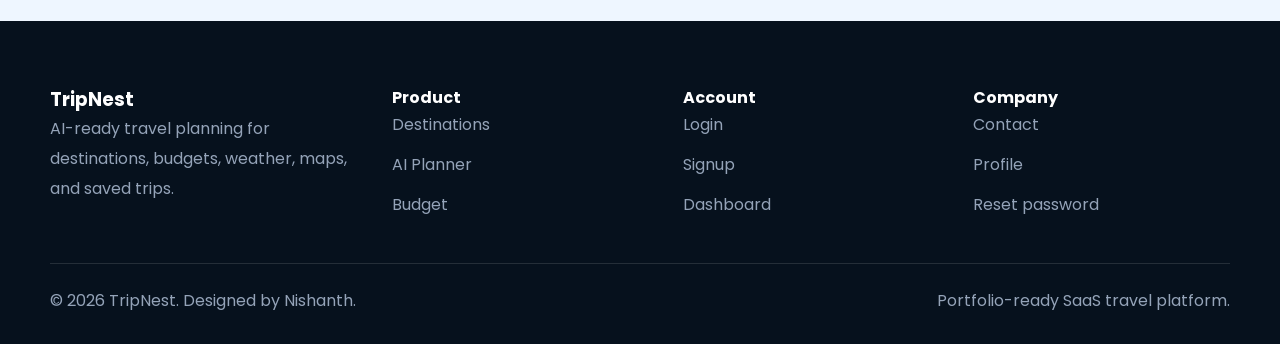
==== commit 1344ef04: "perf: optimize images and add sort controls Performance Optimizations: - Added lazy loading to hero " ====
--- a/index.html
+++ b/index.html
@@ -83,7 +83,7 @@
 
             <div class="hero-panel" aria-hidden="true" data-animate>
                 <div class="hero-card main">
-                    <img src="https://images.unsplash.com/photo-1500530855697-b586d89ba3ee?auto=format&fit=crop&w=1100&q=80" alt="">
+                    <img src="https://images.unsplash.com/photo-1500530855697-b586d89ba3ee?auto=format&fit=crop&w=1100&q=80" alt="" loading="lazy" decoding="async">
                 </div>
                 <div class="hero-card floating">
                     <div class="mini-row">
--- a/css/style.css
+++ b/css/style.css
@@ -39,6 +39,7 @@
 img{
     display:block;
     max-width:100%;
+    height:auto;
 }
 
 a{
@@ -179,10 +180,12 @@
     padding:0 18px;
     color:var(--brand-dark);
     background:#e0f2fe;
+    transition:.25s ease;
 }
 
 .btn-soft:hover{
     background:#bae6fd;
+    transform:translateY(-2px);
 }
 
 .icon-btn{
@@ -335,11 +338,20 @@
     border-radius:20px;
     background:rgba(255,255,255,.12);
     backdrop-filter:blur(14px);
+    transition:.3s ease;
+}
+
+.stat-card:hover{
+    transform:translateY(-6px);
+    background:rgba(255,255,255,.18);
+    border-color:rgba(255,255,255,.35);
+    box-shadow:0 18px 40px rgba(125,211,252,.2);
 }
 
 .stat-card h2{
     color:#ffffff;
     font-size:32px;
+    font-weight:800;
 }
 
 .stat-card p{
@@ -481,6 +493,17 @@
 .destination-card{
     overflow:hidden;
     transition:.28s ease;
+    position:relative;
+}
+
+.destination-card::before{
+    content:'';
+    position:absolute;
+    inset:0;
+    background:linear-gradient(135deg,var(--brand),var(--accent));
+    opacity:0;
+    transition:.3s ease;
+    z-index:1;
 }
 
 .destination-card:hover,
@@ -491,10 +514,15 @@
     box-shadow:var(--shadow);
 }
 
+.destination-card:hover{
+    border-color:var(--brand);
+}
+
 .destination-image{
     position:relative;
     height:235px;
     overflow:hidden;
+    aspect-ratio:16/9;
 }
 
 .destination-image img{
@@ -579,9 +607,62 @@
 }
 
 .experience-card,
-.feature-card,
+.feature-card{
+    padding:28px;
+}
+
+.experience-card h3,
+.feature-card h3{
+    font-size:20px;
+    color:var(--ink);
+    font-weight:700;
+}
+
+.experience-card p,
+.feature-card p{
+    margin-top:10px;
+    color:var(--muted);
+    line-height:1.7;
+}
+
 .testimonial-card{
     padding:28px;
+    position:relative;
+    background:linear-gradient(135deg,#ffffff,#f8fbff);
+    border-color:#e2e8f0;
+}
+
+.testimonial-card::before{
+    content:'"';
+    position:absolute;
+    top:12px;
+    left:20px;
+    font-size:48px;
+    color:var(--brand);
+    opacity:.2;
+    line-height:0;
+}
+
+.testimonial-card p{
+    position:relative;
+    z-index:1;
+    margin-bottom:18px;
+    color:var(--ink);
+    font-size:16px;
+    font-style:italic;
+    line-height:1.8;
+}
+
+.testimonial-card h3{
+    color:var(--ink);
+    font-size:16px;
+    font-weight:700;
+    margin-bottom:4px;
+}
+
+.testimonial-card span{
+    font-size:13px;
+    color:var(--muted);
 }
 
 .icon-chip{
@@ -595,6 +676,12 @@
     background:linear-gradient(135deg,var(--brand),var(--accent));
     box-shadow:0 16px 30px rgba(14,165,233,.24);
     font-size:22px;
+    transition:.3s ease;
+}
+
+.feature-card:hover .icon-chip,
+.experience-card:hover .icon-chip{
+    transform:scale(1.08) rotate(8deg);
 }
 
 .logo-cloud{
@@ -613,6 +700,26 @@
     color:#64748b;
     background:#ffffff;
     font-weight:800;
+    transition:.3s ease;
+    position:relative;
+    overflow:hidden;
+}
+
+.trusted-item::before{
+    content:'';
+    position:absolute;
+    inset:0;
+    background:linear-gradient(135deg,var(--brand),var(--accent));
+    opacity:0;
+    transition:.3s ease;
+    z-index:-1;
+}
+
+.trusted-item:hover{
+    transform:translateY(-4px);
+    border-color:var(--brand);
+    color:#ffffff;
+    box-shadow:0 18px 40px rgba(14,165,233,.18);
 }
 
 .newsletter{
@@ -624,6 +731,23 @@
         radial-gradient(circle at 15% 10%,rgba(255,255,255,.24),transparent 30%),
         linear-gradient(135deg,#075985,#0f766e);
     box-shadow:var(--shadow);
+    position:relative;
+}
+
+.newsletter::before{
+    content:'';
+    position:absolute;
+    inset:0;
+    background:url('data:image/svg+xml,<svg width="100" height="100" xmlns="http://www.w3.org/2000/svg"><defs><pattern id="grid" width="20" height="20" patternUnits="userSpaceOnUse"><circle cx="10" cy="10" r="1" fill="rgba(255,255,255,0.1)"/></pattern></defs><rect width="100" height="100" fill="url(%23grid)"/></svg>');
+    opacity:.1;
+    pointer-events:none;
+}
+
+.newsletter h2{
+    position:relative;
+    z-index:1;
+    font-size:clamp(28px,5vw,42px);
+    line-height:1.2;
 }
 
 .newsletter form{
@@ -631,6 +755,8 @@
     gap:12px;
     max-width:560px;
     margin-top:24px;
+    position:relative;
+    z-index:1;
 }
 
 .newsletter input{
@@ -640,6 +766,20 @@
     outline:0;
     border-radius:999px;
     padding:0 18px;
+    background:#ffffff;
+    color:var(--ink);
+}
+
+.newsletter input::placeholder{
+    color:#cbd5e1;
+}
+
+.newsletter button{
+    min-height:52px;
+    padding:0 28px;
+    background:linear-gradient(135deg,#fbbf24,#f59e0b);
+    color:#ffffff;
+    border-radius:999px;
 }
 
 .page-hero{
@@ -728,6 +868,12 @@
 
 .result-card h2{
     margin-bottom:14px;
+    color:var(--ink);
+}
+
+.result-card p{
+    color:var(--muted);
+    line-height:1.7;
 }
 
 .itinerary-list{
@@ -737,12 +883,36 @@
 }
 
 .itinerary-list li{
-    padding:16px;
+    padding:20px;
     border:1px solid var(--line);
     border-radius:16px;
     background:#f8fbff;
     color:#475569;
     line-height:1.7;
+    transition:.3s ease;
+}
+
+.itinerary-list li:hover{
+    border-color:var(--brand);
+    box-shadow:0 8px 20px rgba(14,165,233,.12);
+    background:linear-gradient(135deg,#f8fbff,#eef6ff);
+}
+
+.itinerary-list li strong{
+    color:var(--ink);
+    font-weight:700;
+    display:block;
+    margin-bottom:12px;
+}
+
+.itinerary-list li p{
+    margin:8px 0;
+    color:#475569;
+}
+
+.itinerary-list li p strong{
+    color:var(--brand-dark);
+    display:inline;
 }
 
 .total-cost{
@@ -891,17 +1061,30 @@
 
 .budget-row{
     display:grid;
-    grid-template-columns:1fr auto;
-    gap:8px 14px;
-    align-items:center;
+    grid-template-columns:120px 1fr auto 60px;
+    gap:12px;
+    align-items:center;
+}
+
+.budget-row span{
+    font-weight:600;
+    color:var(--ink);
+    font-size:14px;
+}
+
+.budget-row strong{
+    color:var(--brand-dark);
+    font-weight:700;
+    text-align:right;
 }
 
 .budget-row div{
-    grid-column:1/-1;
-    height:10px;
+    grid-column:2/3;
+    height:12px;
     overflow:hidden;
     border-radius:999px;
     background:#e2e8f0;
+    position:relative;
 }
 
 .budget-row i{
@@ -909,11 +1092,15 @@
     height:100%;
     border-radius:999px;
     background:linear-gradient(135deg,var(--brand),var(--accent));
+    box-shadow:0 4px 12px rgba(14,165,233,.3);
+    position:relative;
+    transition:width .4s ease;
 }
 
 .budget-row small{
     color:var(--muted);
     font-weight:700;
+    font-size:12px;
 }
 
 .loading-dots{
